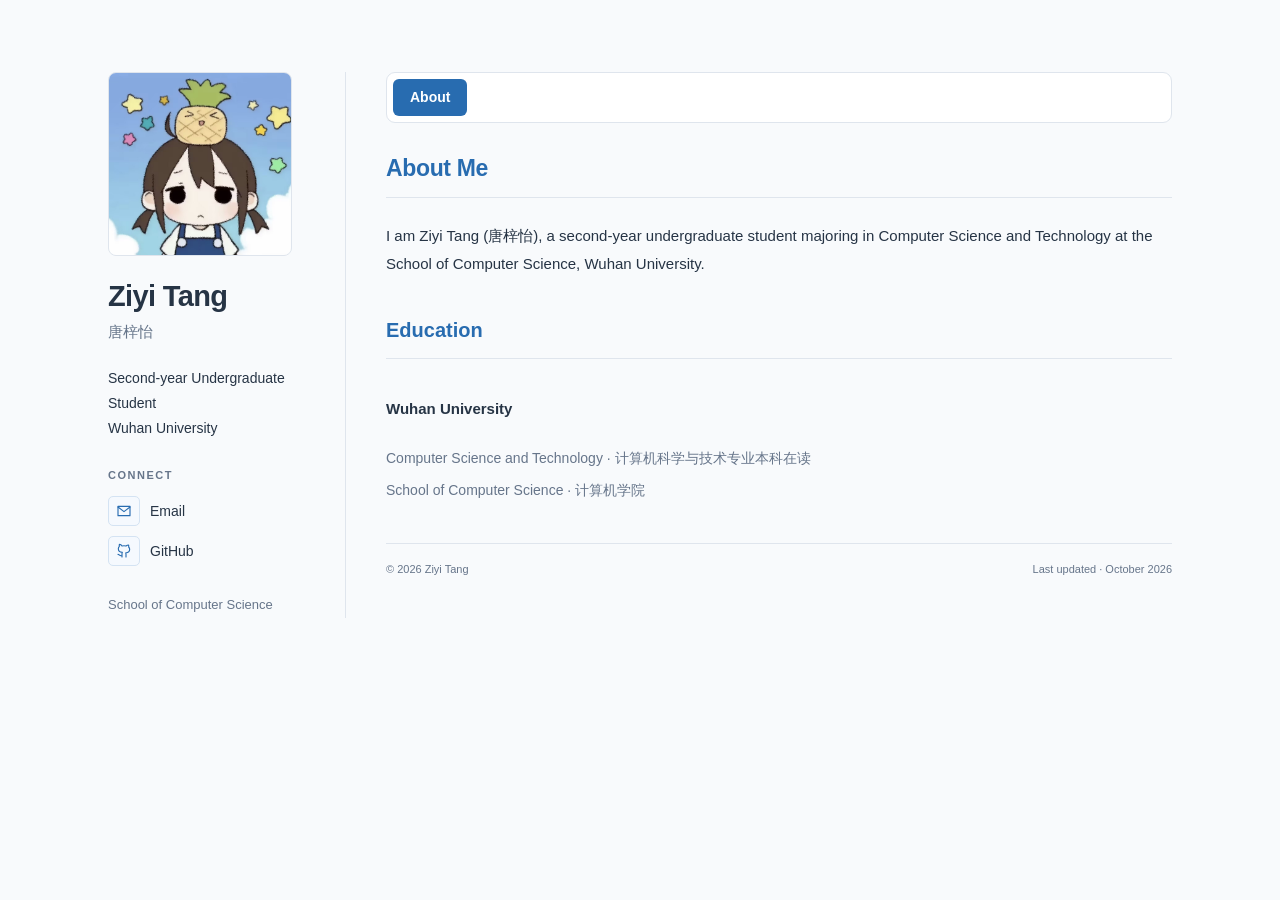
==== index.html @ 9e507d3f "Publish Ziyi Tang's academic homepage" ====
<!doctype html>
<html lang="en">
<head>
  <meta charset="utf-8">
  <meta name="viewport" content="width=device-width, initial-scale=1">
  <meta name="description" content="Academic personal homepage">
  <meta name="color-scheme" content="light">
  <title>Academic Homepage</title>
  <link rel="icon" href="./assets/favicon.svg" type="image/svg+xml">
  <link rel="stylesheet" href="./css/style.css">
  <script src="./js/main.js" defer></script>
</head>
<body>
  <a class="skip-link" href="#main-content">Skip to content</a>
  <div class="page-shell">
    <aside id="profile" class="sidebar" aria-label="Personal information" hidden></aside>
    <main id="main-content" class="main-content" tabindex="-1">
      <nav id="navigation" class="navigation" aria-label="Main navigation" hidden></nav>
      <div id="status" class="status" role="status" aria-live="polite">
        <h1>Academic Homepage</h1>
        <p>Loading profile… / 正在加载个人资料…</p>
      </div>
      <div id="sections"></div>
      <footer id="footer" class="footer" hidden></footer>
      <noscript>
        <div class="status">
          <h2>JavaScript is required / 请启用 JavaScript</h2>
          <p>Enable JavaScript in your browser to load this profile. 本站通过 JavaScript 读取个人资料。</p>
        </div>
      </noscript>
    </main>
  </div>
</body>
</html>
---- css/style.css ----
:root {
  --background: #f8fafc;
  --surface: #fff;
  --text: #263445;
  --muted: #66758a;
  --blue: #286cb0;
  --blue-dark: #1d5287;
  --line: #dfe5ed;
  --pale-blue: #eef5fc;
  font-family: -apple-system, BlinkMacSystemFont, "Segoe UI", "Noto Sans", "Microsoft YaHei", sans-serif;
  font-size: 16px;
  color: var(--text);
  background: var(--background);
}

* { box-sizing: border-box; }
body { margin: 0; line-height: 1.75; }
[hidden] { display: none !important; }
a { color: var(--blue); text-decoration: none; overflow-wrap: anywhere; }
a:hover { color: var(--blue-dark); text-decoration: underline; }
button, a { -webkit-tap-highlight-color: transparent; }
button { font: inherit; cursor: pointer; }
a:focus-visible, button:focus-visible, [tabindex="-1"]:focus-visible {
  outline: 3px solid var(--blue);
  outline-offset: 4px;
  border-radius: 3px;
}
h1, h2, h3, p { margin: 0; }
svg { display: block; }
.skip-link { position: fixed; top: -80px; left: 20px; z-index: 10; padding: 10px 16px; background: #fff; }
.skip-link:focus { top: 12px; }
.page-shell { max-width: 1120px; margin: 72px auto 40px; padding: 0 28px; display: grid; grid-template-columns: 238px minmax(0, 1fr); gap: 40px; align-items: start; }
.sidebar { border-right: 1px solid var(--line); padding-right: 30px; position: sticky; top: 36px; }
.avatar { width: 184px; height: 184px; margin-bottom: 22px; border: 1px solid var(--line); border-radius: 8px; background: #eaf0f6; overflow: hidden; display: grid; place-items: center; }
.avatar img { display: block; width: 100%; height: 100%; object-fit: cover; }
.avatar .icon { width: 76px; height: 76px; color: #7c95ad; }
.profile-name { font-size: 29px; font-weight: 700; line-height: 1.25; letter-spacing: -.65px; overflow-wrap: anywhere; }
.local-name { color: var(--muted); margin-top: 5px; font-size: 15px; }
.identity { margin-top: 20px; font-size: 14px; line-height: 1.8; }
.sidebar-label { margin: 25px 0 9px; font-size: 11px; color: var(--muted); letter-spacing: 1.5px; font-weight: 650; text-transform: uppercase; }
.interests-summary { font-size: 13px; color: var(--muted); line-height: 1.8; }
.contact-list { list-style: none; padding: 0; margin: 0; display: grid; gap: 6px; }
.contact-link { display: flex; align-items: center; gap: 10px; width: fit-content; color: var(--text); font-size: 14px; min-height: 34px; }
.contact-link:hover { color: var(--blue); }
.icon-box { flex-shrink: 0; display: grid; place-items: center; width: 32px; height: 30px; border-radius: 5px; border: 1px solid #d4e3f3; background: #f5f9fe; color: var(--blue); }
.icon { width: 16px; height: 16px; }
.address { margin-top: 25px; color: var(--muted); font-size: 13px; line-height: 1.9; font-style: normal; }
.main-content { min-width: 0; }
.navigation { display: flex; flex-wrap: wrap; gap: 5px; padding: 6px; background: var(--surface); border: 1px solid var(--line); border-radius: 9px; margin-bottom: 30px; }
.nav-link { display: block; padding: 6px 17px; min-height: 36px; font-size: 14px; font-weight: 600; color: var(--muted); border-radius: 6px; }
.nav-link:hover { background: var(--pale-blue); text-decoration: none; }
.nav-link[aria-current="page"] { background: var(--blue); color: #fff; }
.section-title { color: var(--blue); font-size: 23px; line-height: 1.35; font-weight: 650; padding-bottom: 13px; border-bottom: 1px solid var(--line); margin-bottom: 24px; letter-spacing: -.35px; }
.section-block + .section-block { margin-top: 34px; }
.section-block > h3 { color: var(--blue); font-size: 20px; font-weight: 650; padding-bottom: 10px; margin-bottom: 19px; border-bottom: 1px solid var(--line); }
.biography p + p { margin-top: 16px; }
.biography { font-size: 15px; line-height: 1.9; }
.interest-list, .technology-list { list-style: none; padding: 0; margin: 0; display: flex; flex-wrap: wrap; gap: 8px; }
.interest-list li { border: 1px solid #d9e7f6; background: var(--pale-blue); color: var(--blue-dark); border-radius: 5px; padding: 4px 11px; font-size: 13px; }
.entry { padding: 20px 0; border-bottom: 1px solid var(--line); }
.entry:first-child { padding-top: 0; }
.entry:last-child { border-bottom: 0; padding-bottom: 0; }
.entry-heading { display: flex; justify-content: space-between; align-items: baseline; gap: 12px; }
.entry-title { font-size: 15px; line-height: 1.65; font-weight: 650; overflow-wrap: anywhere; }
.entry-date { font-size: 12px; color: var(--muted); white-space: nowrap; flex-shrink: 0; }
.entry-subtitle { margin-top: 4px; color: var(--muted); font-size: 14px; }
.entry-description { margin-top: 7px; color: var(--muted); font-size: 14px; line-height: 1.8; }
.year-heading { color: var(--muted); font-size: 15px; font-weight: 600; margin: 26px 0 15px; }
.year-group:first-of-type .year-heading { margin-top: 0; }
.publication .entry-title { font-size: 16px; }
.authors { font-size: 14px; margin-top: 6px; }
.authors strong { font-weight: 650; }
.venue { font-size: 14px; color: var(--muted); margin-top: 3px; font-style: italic; }
.resource-links { display: flex; flex-wrap: wrap; gap: 8px; margin-top: 11px; }
.resource-link { font-size: 12px; font-weight: 600; border: 1px solid #ccddef; border-radius: 4px; padding: 2px 10px; display: inline-flex; gap: 5px; align-items: center; min-height: 28px; }
.resource-link:hover { background: var(--pale-blue); text-decoration: none; }
.resource-link .icon { width: 12px; height: 12px; }
.project { display: grid; grid-template-columns: minmax(0, 1fr); gap: 20px; }
.project.has-image { grid-template-columns: 160px minmax(0, 1fr); }
.project-image { aspect-ratio: 4 / 3; align-self: start; border: 1px solid var(--line); border-radius: 6px; overflow: hidden; display: grid; place-items: center; background: #edf3f9; color: var(--muted); font-size: 12px; }
.project-image img { display: block; width: 100%; height: 100%; object-fit: cover; }
.technology-list { gap: 7px; margin-top: 10px; }
.technology-list li { font-size: 11px; background: #eaf0f5; color: #51647b; border-radius: 4px; padding: 1px 7px; }
.footer { border-top: 1px solid var(--line); margin-top: 40px; padding-top: 16px; color: var(--muted); font-size: 11px; display: flex; flex-wrap: wrap; justify-content: space-between; gap: 6px 20px; }
.demo-note { flex-basis: 100%; }
.status { padding: 30px 24px; background: var(--surface); border: 1px solid var(--line); border-radius: 8px; }
.status h1, .status h2 { font-size: 22px; color: var(--blue); margin-bottom: 10px; }
.status p { color: var(--muted); font-size: 14px; }
.retry-button { color: #fff; background: var(--blue); border: 0; padding: 7px 16px; border-radius: 5px; margin-top: 18px; }
body.is-loading .page-shell, body.has-error .page-shell { display: block; max-width: 800px; }

@media (min-width: 1400px) { .page-shell { margin-top: 88px; } }
@media (max-width: 900px) {
  .page-shell { grid-template-columns: 210px minmax(0, 1fr); gap: 26px; padding: 0 24px; margin-top: 45px; }
  .sidebar { padding-right: 22px; }
  .avatar { width: 164px; height: 164px; }
  .nav-link { padding: 6px 12px; }
  .project.has-image { grid-template-columns: 120px minmax(0, 1fr); }
  .entry-heading { flex-wrap: wrap; gap: 2px 12px; }
}
@media (max-width: 680px) {
  .page-shell { display: block; margin: 28px auto; padding: 0 22px; }
  .sidebar { position: static; border-right: 0; border-bottom: 1px solid var(--line); padding: 0 0 26px; margin-bottom: 25px; display: grid; grid-template-columns: 98px minmax(0, 1fr); gap: 0 19px; }
  .avatar { width: 98px; height: 98px; margin: 0; grid-column: 1; grid-row: 1 / 4; }
  .avatar .icon { width: 48px; height: 48px; }
  .profile-heading { grid-column: 2; }
  .profile-name { font-size: 26px; }
  .identity { grid-column: 2; margin-top: 10px; font-size: 13px; }
  .research-summary { grid-column: 1 / -1; }
  .research-summary .sidebar-label { margin-top: 20px; }
  .contact-group { grid-column: 1 / -1; }
  .contact-group .sidebar-label { margin-top: 17px; }
  .contact-list { display: flex; flex-wrap: wrap; gap: 7px 17px; }
  .contact-link { font-size: 13px; }
  .address { grid-column: 1 / -1; margin-top: 15px; }
  .navigation { gap: 3px; margin-bottom: 25px; }
  .nav-link { padding: 7px 10px; font-size: 12px; }
  .section-title { font-size: 22px; }
  .biography { font-size: 14px; }
  .project.has-image { grid-template-columns: 110px minmax(0, 1fr); gap: 15px; }
  .footer { margin-top: 30px; }
}
@media (max-width: 380px) {
  .page-shell { padding: 0 16px; }
  .nav-link { padding: 7px 8px; }
  .project.has-image { grid-template-columns: minmax(0, 1fr); }
  .project-image { width: 160px; }
}
@media print {
  :root { background: #fff; }
  .page-shell { margin: 0; max-width: none; padding: 0; grid-template-columns: 190px minmax(0, 1fr); gap: 25px; }
  .sidebar { position: static; }
  .navigation, .skip-link { display: none !important; }
  #sections > section[hidden] { display: block !important; margin-top: 30px; }
  .entry { break-inside: avoid; }
}
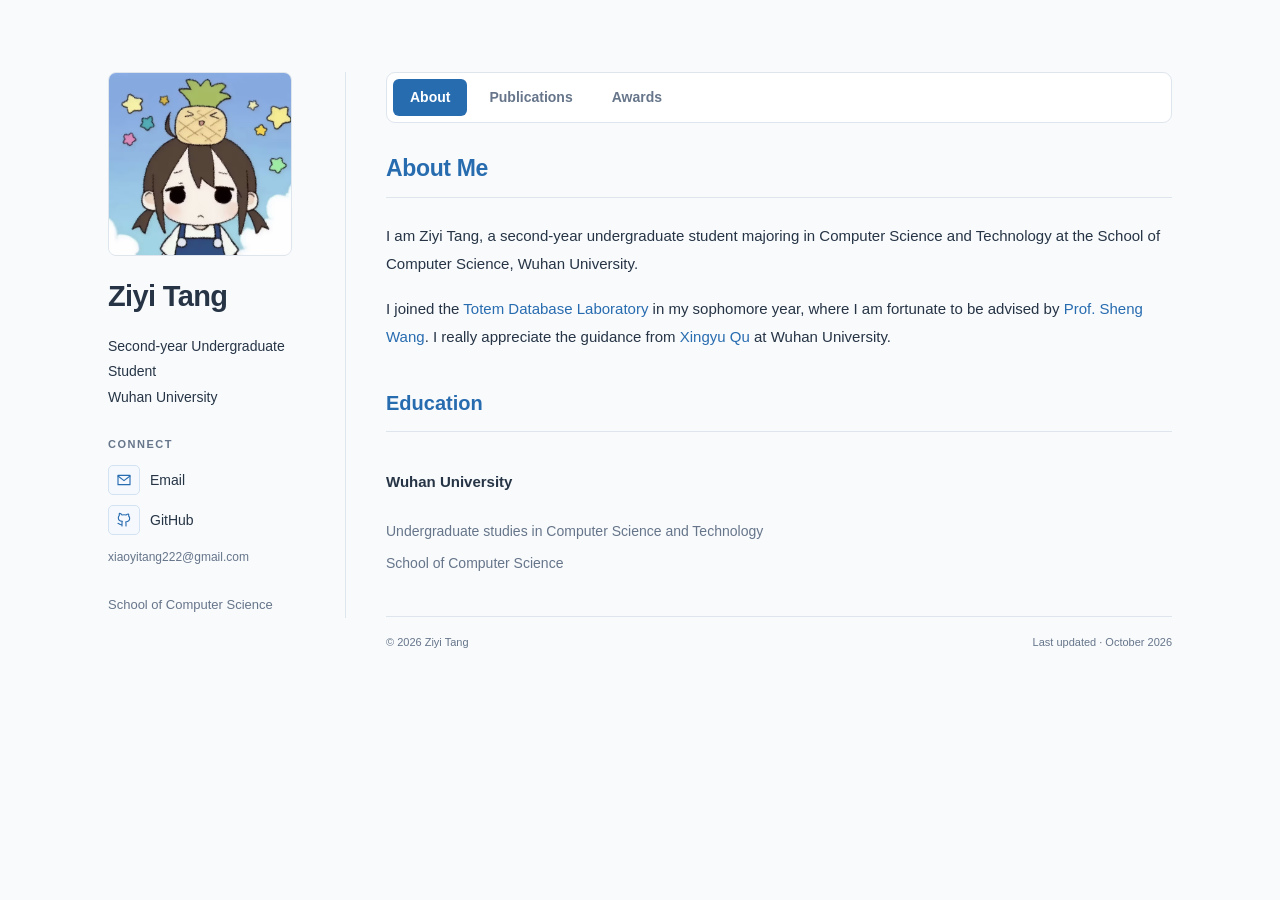
==== commit ec91015a: "Simplify awards, use English-only interface, and open email in Gmail" ====
--- a/index.html
+++ b/index.html
@@ -18,14 +18,14 @@
       <nav id="navigation" class="navigation" aria-label="Main navigation" hidden></nav>
       <div id="status" class="status" role="status" aria-live="polite">
         <h1>Academic Homepage</h1>
-        <p>Loading profile… / 正在加载个人资料…</p>
+        <p>Loading profile…</p>
       </div>
       <div id="sections"></div>
       <footer id="footer" class="footer" hidden></footer>
       <noscript>
         <div class="status">
-          <h2>JavaScript is required / 请启用 JavaScript</h2>
-          <p>Enable JavaScript in your browser to load this profile. 本站通过 JavaScript 读取个人资料。</p>
+          <h2>JavaScript is required</h2>
+          <p>Enable JavaScript in your browser to load this profile.</p>
         </div>
       </noscript>
     </main>
--- a/css/style.css
+++ b/css/style.css
@@ -42,6 +42,7 @@
 .contact-list { list-style: none; padding: 0; margin: 0; display: grid; gap: 6px; }
 .contact-link { display: flex; align-items: center; gap: 10px; width: fit-content; color: var(--text); font-size: 14px; min-height: 34px; }
 .contact-link:hover { color: var(--blue); }
+.email-address { margin-top: 10px; font-size: 12px; color: var(--muted); overflow-wrap: anywhere; }
 .icon-box { flex-shrink: 0; display: grid; place-items: center; width: 32px; height: 30px; border-radius: 5px; border: 1px solid #d4e3f3; background: #f5f9fe; color: var(--blue); }
 .icon { width: 16px; height: 16px; }
 .address { margin-top: 25px; color: var(--muted); font-size: 13px; line-height: 1.9; font-style: normal; }
@@ -55,11 +56,15 @@
 .section-block > h3 { color: var(--blue); font-size: 20px; font-weight: 650; padding-bottom: 10px; margin-bottom: 19px; border-bottom: 1px solid var(--line); }
 .biography p + p { margin-top: 16px; }
 .biography { font-size: 15px; line-height: 1.9; }
+.empty-state { color: var(--muted); font-size: 14px; line-height: 1.8; }
 .interest-list, .technology-list { list-style: none; padding: 0; margin: 0; display: flex; flex-wrap: wrap; gap: 8px; }
 .interest-list li { border: 1px solid #d9e7f6; background: var(--pale-blue); color: var(--blue-dark); border-radius: 5px; padding: 4px 11px; font-size: 13px; }
 .entry { padding: 20px 0; border-bottom: 1px solid var(--line); }
 .entry:first-child { padding-top: 0; }
 .entry:last-child { border-bottom: 0; padding-bottom: 0; }
+.entry.award { padding: 10px 0; border-bottom: 0; }
+.entry.award:first-of-type { padding-top: 0; }
+.award .entry-title { font-weight: 500; }
 .entry-heading { display: flex; justify-content: space-between; align-items: baseline; gap: 12px; }
 .entry-title { font-size: 15px; line-height: 1.65; font-weight: 650; overflow-wrap: anywhere; }
 .entry-date { font-size: 12px; color: var(--muted); white-space: nowrap; flex-shrink: 0; }
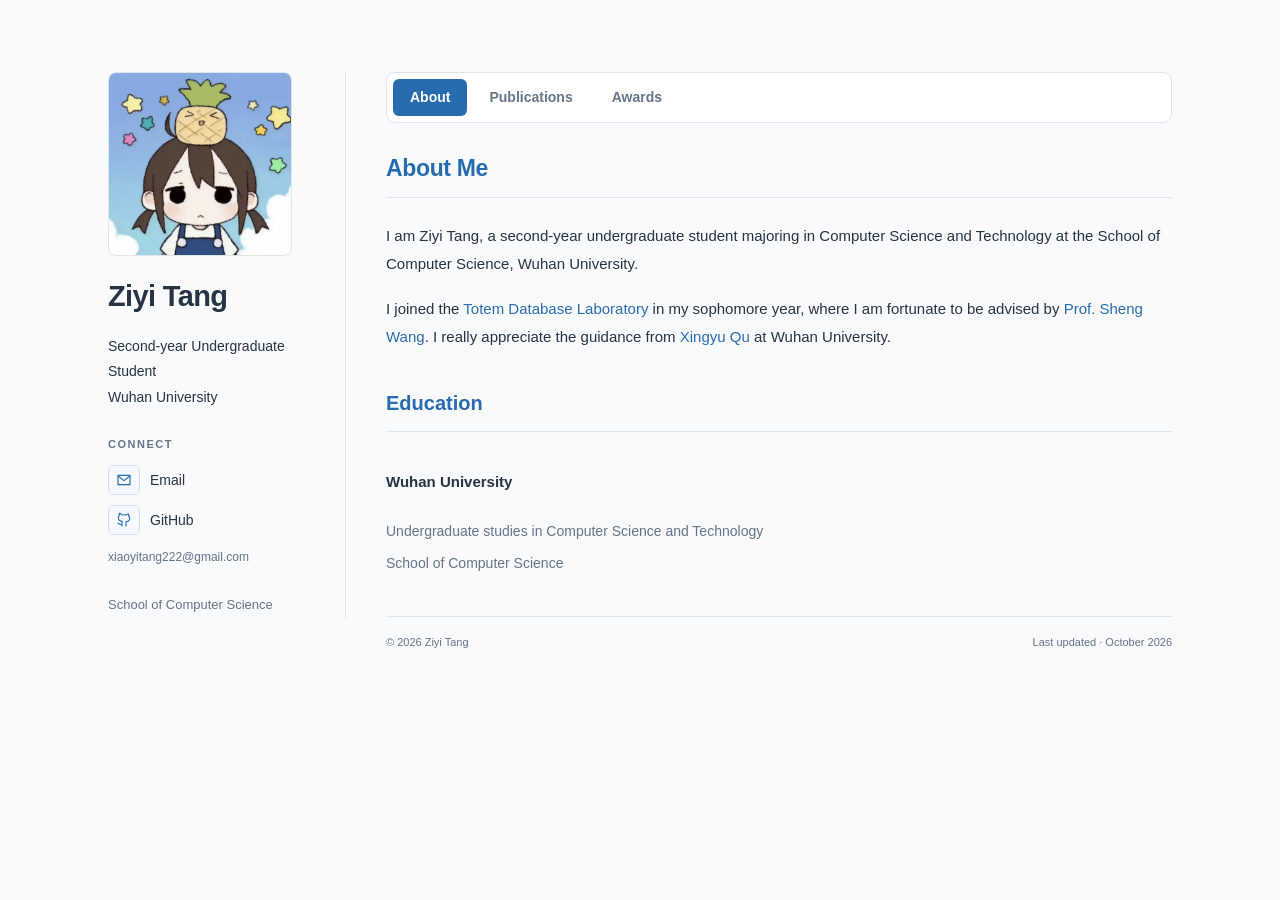
==== commit 75a0af03: "Show award certificate dates on a clear separate line" ====
--- a/index.html
+++ b/index.html
@@ -7,8 +7,8 @@
   <meta name="color-scheme" content="light">
   <title>Academic Homepage</title>
   <link rel="icon" href="./assets/favicon.svg" type="image/svg+xml">
-  <link rel="stylesheet" href="./css/style.css">
-  <script src="./js/main.js" defer></script>
+  <link rel="stylesheet" href="./css/style.css?v=20261011-award-dates">
+  <script src="./js/main.js?v=20261011-award-dates" defer></script>
 </head>
 <body>
   <a class="skip-link" href="#main-content">Skip to content</a>
--- a/css/style.css
+++ b/css/style.css
@@ -62,9 +62,10 @@
 .entry { padding: 20px 0; border-bottom: 1px solid var(--line); }
 .entry:first-child { padding-top: 0; }
 .entry:last-child { border-bottom: 0; padding-bottom: 0; }
-.entry.award { padding: 10px 0; border-bottom: 0; }
+.entry.award { padding: 16px 0; border-bottom: 1px solid var(--line); }
 .entry.award:first-of-type { padding-top: 0; }
 .award .entry-title { font-weight: 500; }
+.award-date { margin-top: 7px; font-size: 14px; color: var(--text); }
 .entry-heading { display: flex; justify-content: space-between; align-items: baseline; gap: 12px; }
 .entry-title { font-size: 15px; line-height: 1.65; font-weight: 650; overflow-wrap: anywhere; }
 .entry-date { font-size: 12px; color: var(--muted); white-space: nowrap; flex-shrink: 0; }
